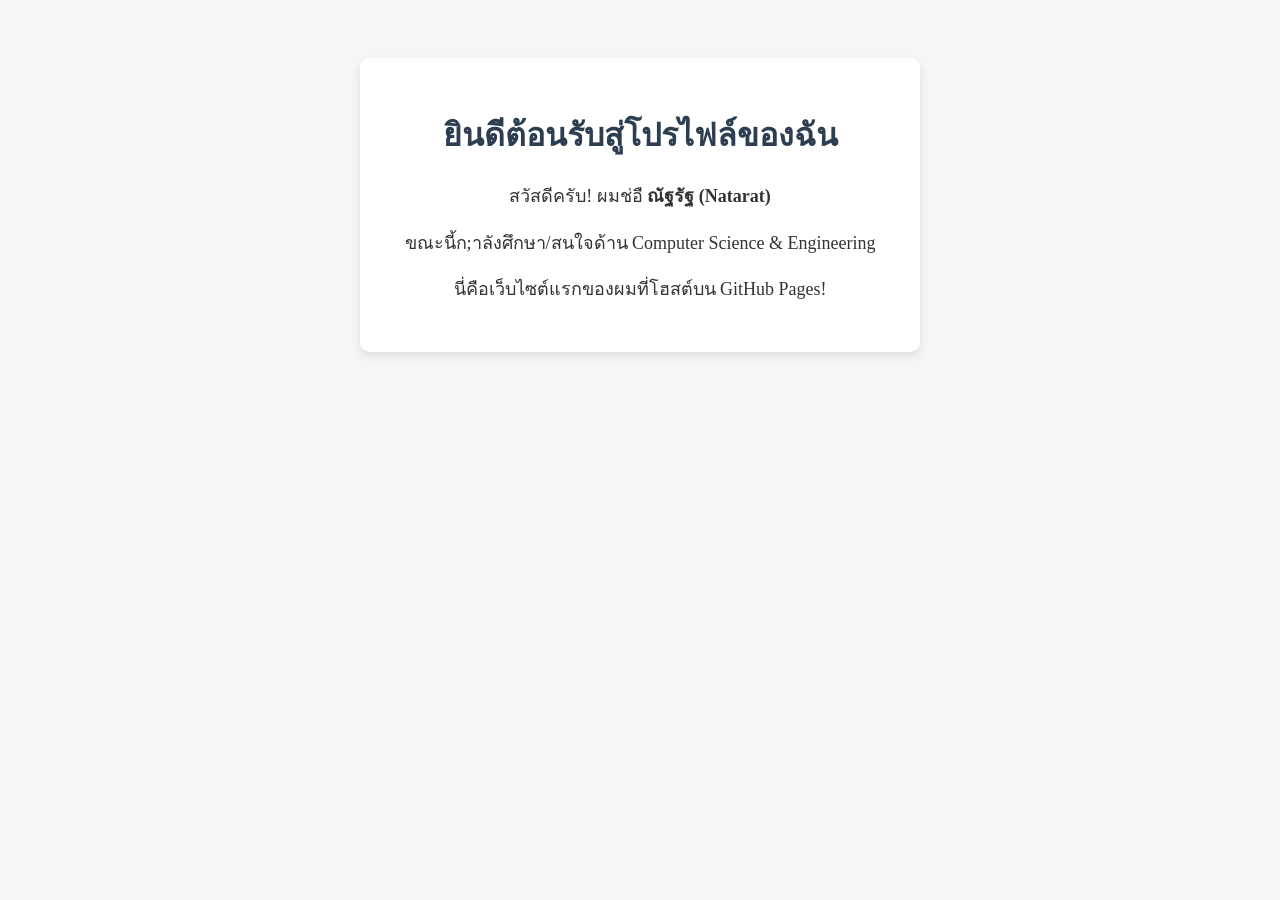
==== index.html @ 517a8958 "index.html" ====
<!-- นี่คือโครงสร้างหน้าเว็บทังหมด ้ -->
<!DOCTYPE html>
<html lang="th">
<head>
<meta charset="UTF-8">
<title>หน้าแนะน;าตัวของฉัน</title>
<style>
body {
background-color: #f4f7f6; color: #333;
text-align: center; padding: 50px;

}
.card {
background: white; border-radius: 10px;
box-shadow: 0 4px 8px rgba(0,0,0,0.1);
max-width: 500px; margin: 0 auto; padding: 30px;

}
h1 { color: #2c3e50; }
p { font-size: 18px; line-height: 1.6; }
</style>
</head>
<body>
<div class="card">
<h1>ยินดีต้อนรับสู่โปรไฟล์ของฉัน </h1>
<p>สวัสดีครับ! ผมช่อื <strong>ณัฐรัฐ (Natarat)</strong></p>
<p>ขณะนี้ก;าลังศึกษา/สนใจด้าน Computer Science & Engineering</p>
<p>นี่คือเว็บไซต์แรกของผมที่โฮสต์บน GitHub Pages!</p>
</div>
</body>
</html>
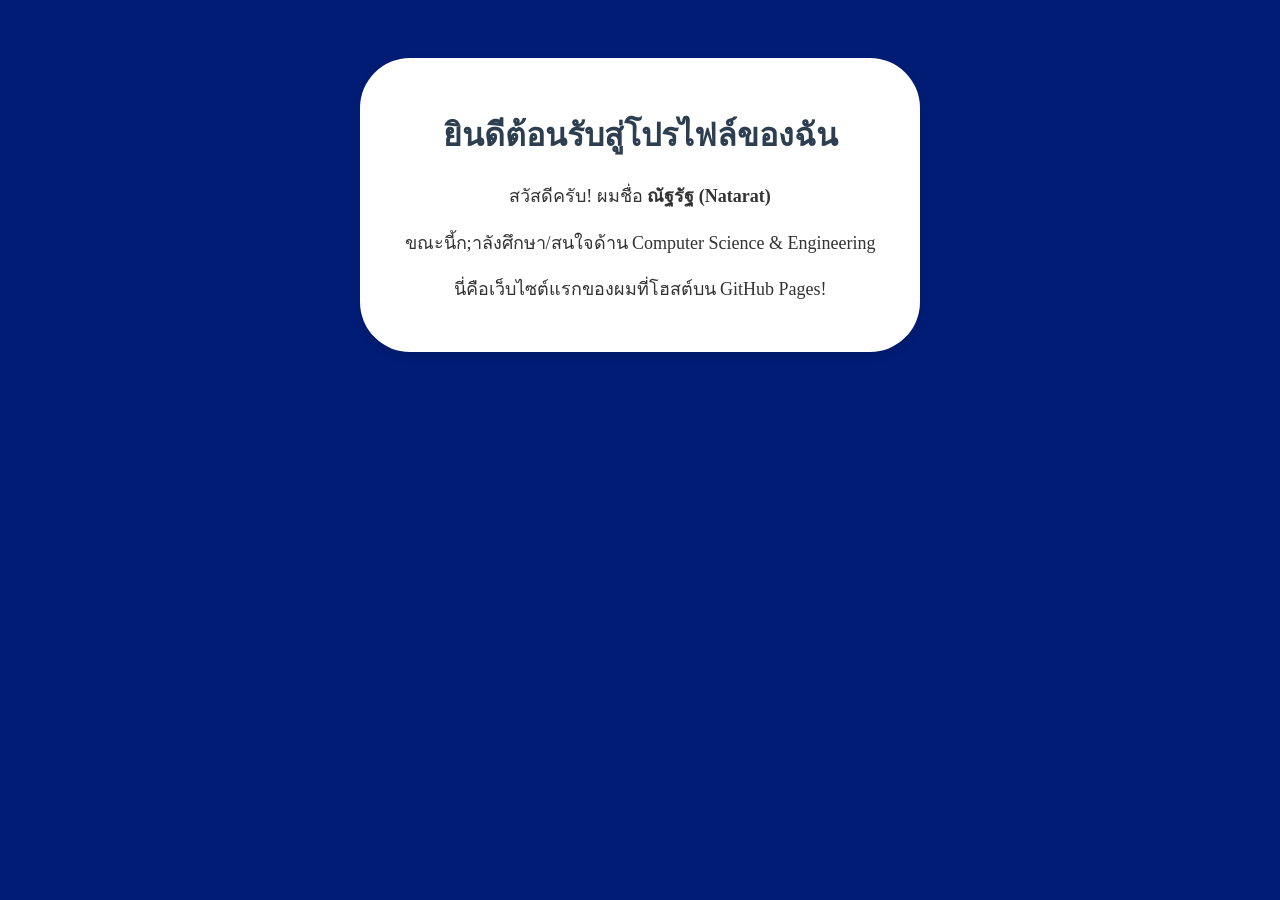
==== commit 6c9960de: "index.html" ====
--- a/index.html
+++ b/index.html
@@ -3,15 +3,15 @@
 <html lang="th">
 <head>
 <meta charset="UTF-8">
-<title>หน้าแนะน;าตัวของฉัน</title>
+<title>หน้าแนะนำตัวของฉัน</title>
 <style>
 body {
-background-color: #f4f7f6; color: #333;
+background-color: #011C75; color: #333;
 text-align: center; padding: 50px;
 
 }
 .card {
-background: white; border-radius: 10px;
+background: white; border-radius: 50px;
 box-shadow: 0 4px 8px rgba(0,0,0,0.1);
 max-width: 500px; margin: 0 auto; padding: 30px;
 
@@ -23,7 +23,7 @@
 <body>
 <div class="card">
 <h1>ยินดีต้อนรับสู่โปรไฟล์ของฉัน </h1>
-<p>สวัสดีครับ! ผมช่อื <strong>ณัฐรัฐ (Natarat)</strong></p>
+<p>สวัสดีครับ! ผมชื่อ <strong>ณัฐรัฐ (Natarat)</strong></p>
 <p>ขณะนี้ก;าลังศึกษา/สนใจด้าน Computer Science & Engineering</p>
 <p>นี่คือเว็บไซต์แรกของผมที่โฮสต์บน GitHub Pages!</p>
 </div>
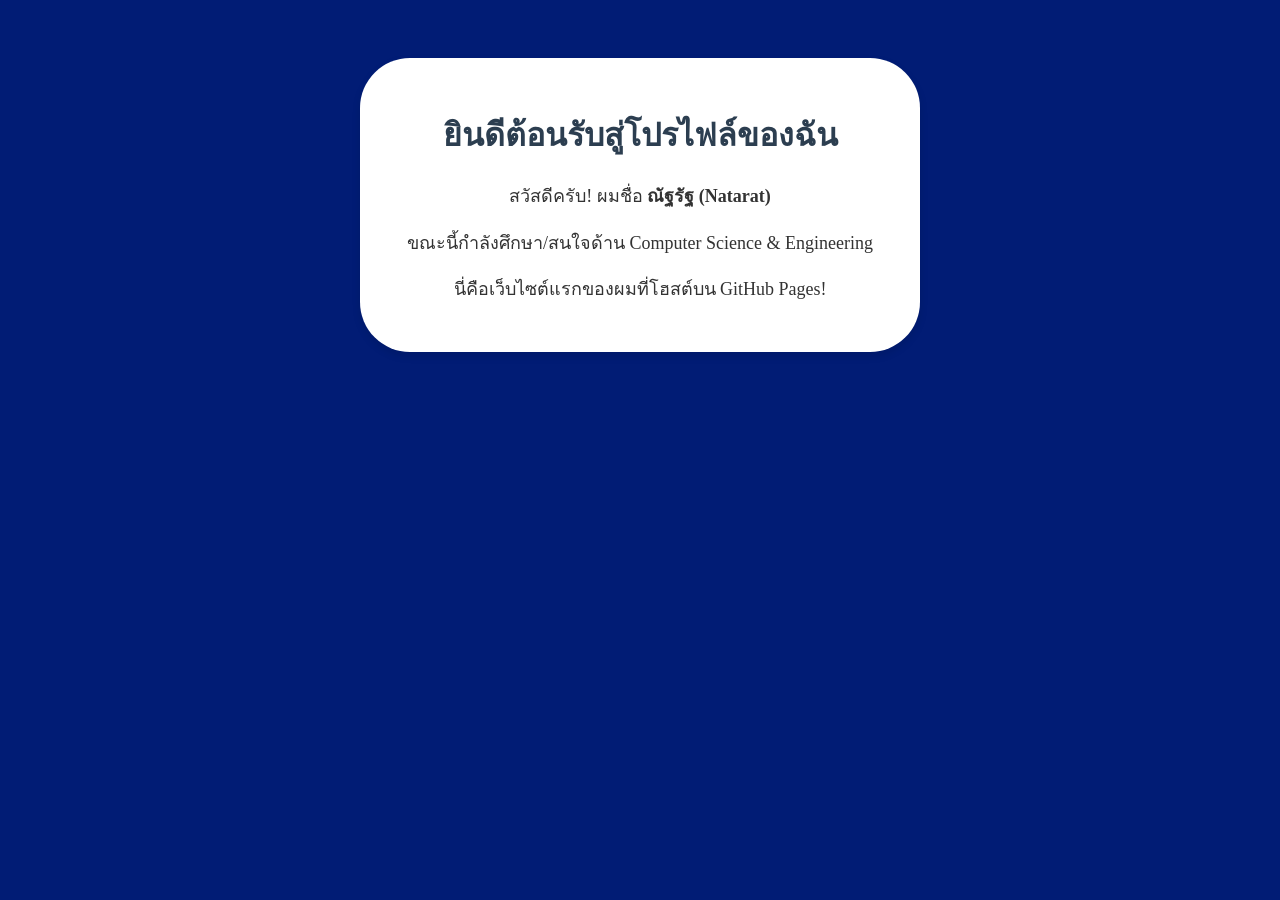
==== commit 651ee38d: "index.html" ====
--- a/index.html
+++ b/index.html
@@ -24,7 +24,7 @@
 <div class="card">
 <h1>ยินดีต้อนรับสู่โปรไฟล์ของฉัน </h1>
 <p>สวัสดีครับ! ผมชื่อ <strong>ณัฐรัฐ (Natarat)</strong></p>
-<p>ขณะนี้ก;าลังศึกษา/สนใจด้าน Computer Science & Engineering</p>
+<p>ขณะนี้กำลังศึกษา/สนใจด้าน Computer Science & Engineering</p>
 <p>นี่คือเว็บไซต์แรกของผมที่โฮสต์บน GitHub Pages!</p>
 </div>
 </body>
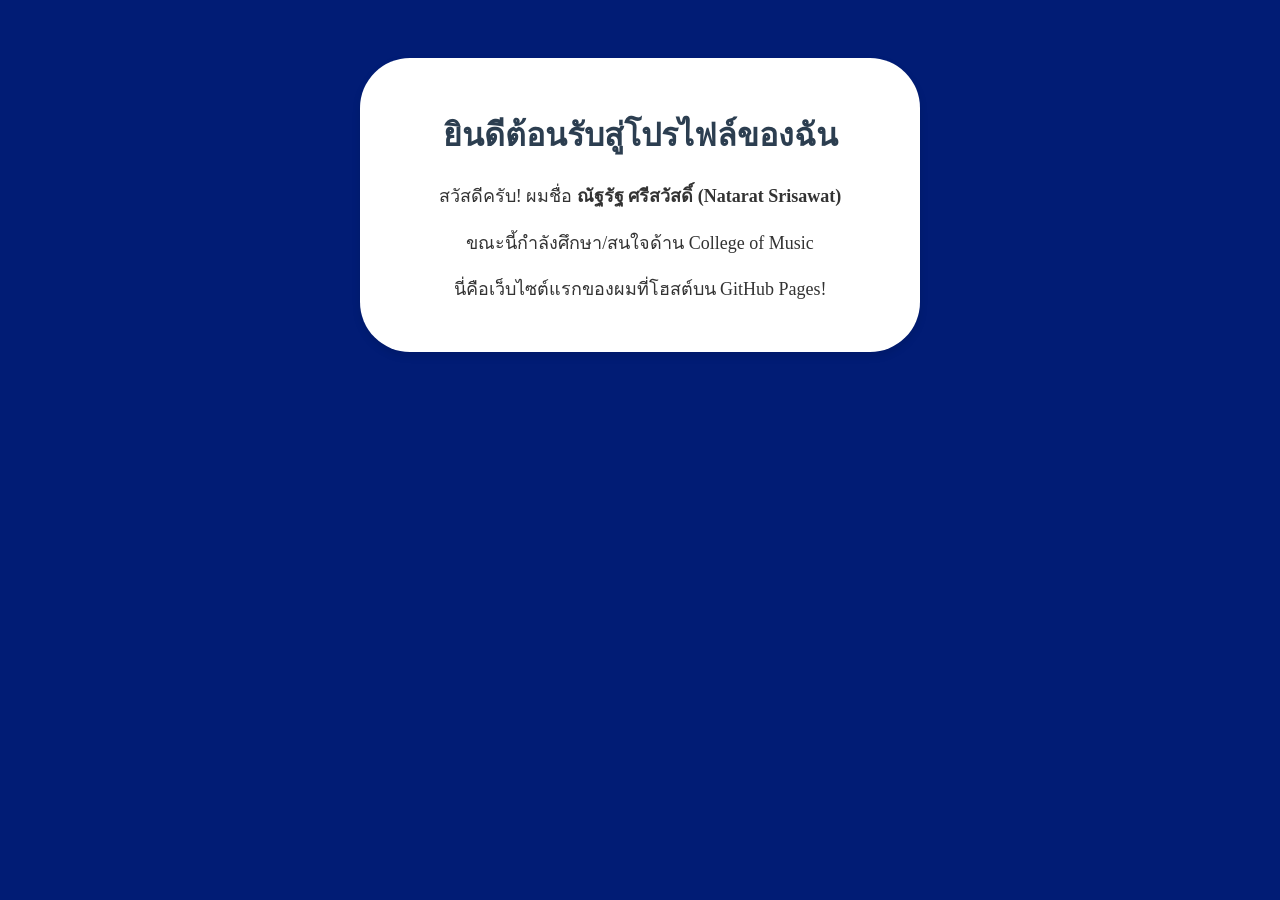
==== commit bbec35ed: "index.html" ====
--- a/index.html
+++ b/index.html
@@ -23,8 +23,8 @@
 <body>
 <div class="card">
 <h1>ยินดีต้อนรับสู่โปรไฟล์ของฉัน </h1>
-<p>สวัสดีครับ! ผมชื่อ <strong>ณัฐรัฐ (Natarat)</strong></p>
-<p>ขณะนี้กำลังศึกษา/สนใจด้าน Computer Science & Engineering</p>
+<p>สวัสดีครับ! ผมชื่อ <strong>ณัฐรัฐ ศรีสวัสดิ์ (Natarat Srisawat)</strong></p>
+<p>ขณะนี้กำลังศึกษา/สนใจด้าน College of Music</p>
 <p>นี่คือเว็บไซต์แรกของผมที่โฮสต์บน GitHub Pages!</p>
 </div>
 </body>
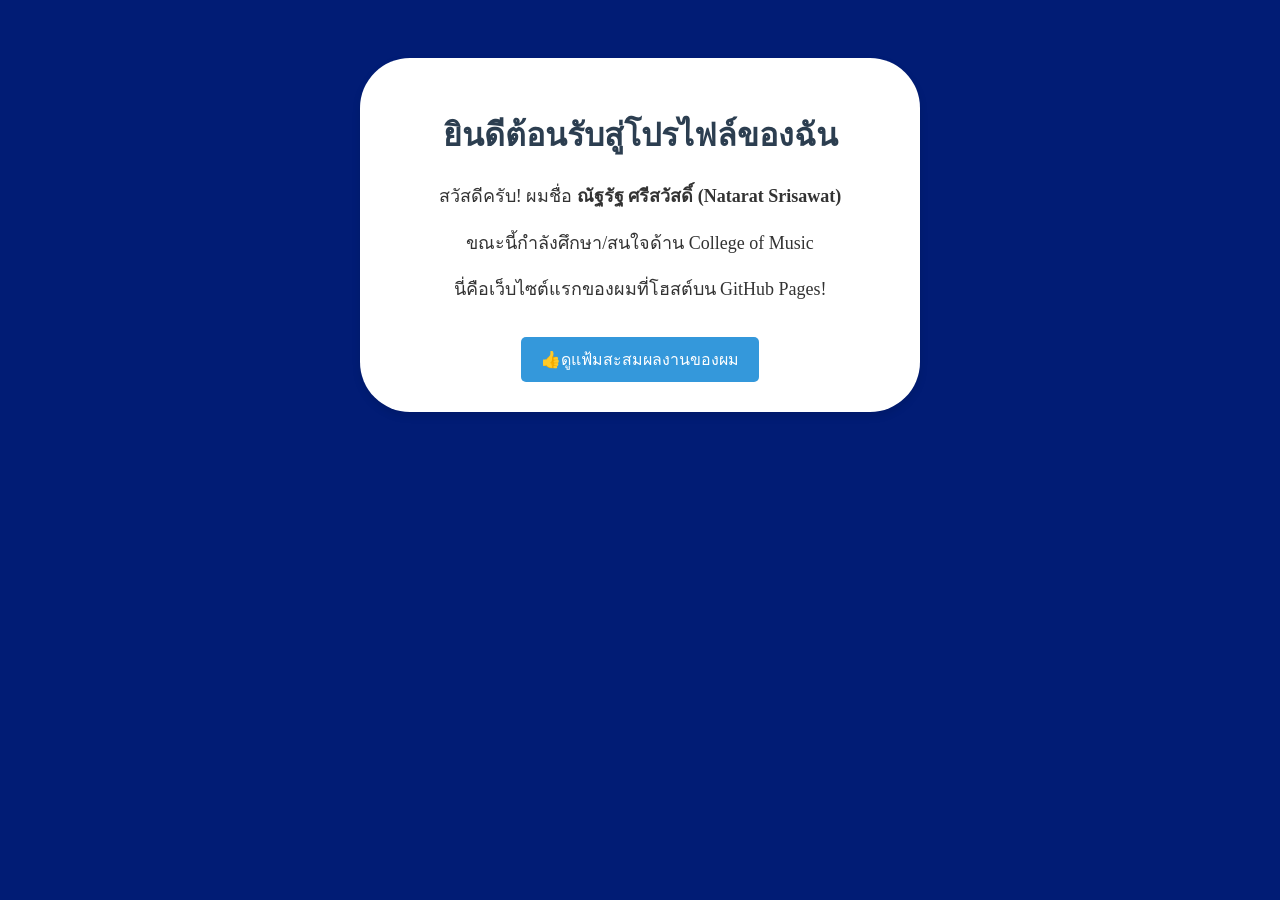
==== commit e2d0453f: "Update index.html" ====
--- a/index.html
+++ b/index.html
@@ -26,6 +26,7 @@
 <p>สวัสดีครับ! ผมชื่อ <strong>ณัฐรัฐ ศรีสวัสดิ์ (Natarat Srisawat)</strong></p>
 <p>ขณะนี้กำลังศึกษา/สนใจด้าน College of Music</p>
 <p>นี่คือเว็บไซต์แรกของผมที่โฮสต์บน GitHub Pages!</p>
+<a href="portfolio.html" style="display:inline-block; background:#3498db; color:white; padding:10px 20px; text-decoration:none; border-radius:5px; margin-top:15px;">👍ดูแฟ้มสะสมผลงานของผม</a>
 </div>
 </body>
 </html>
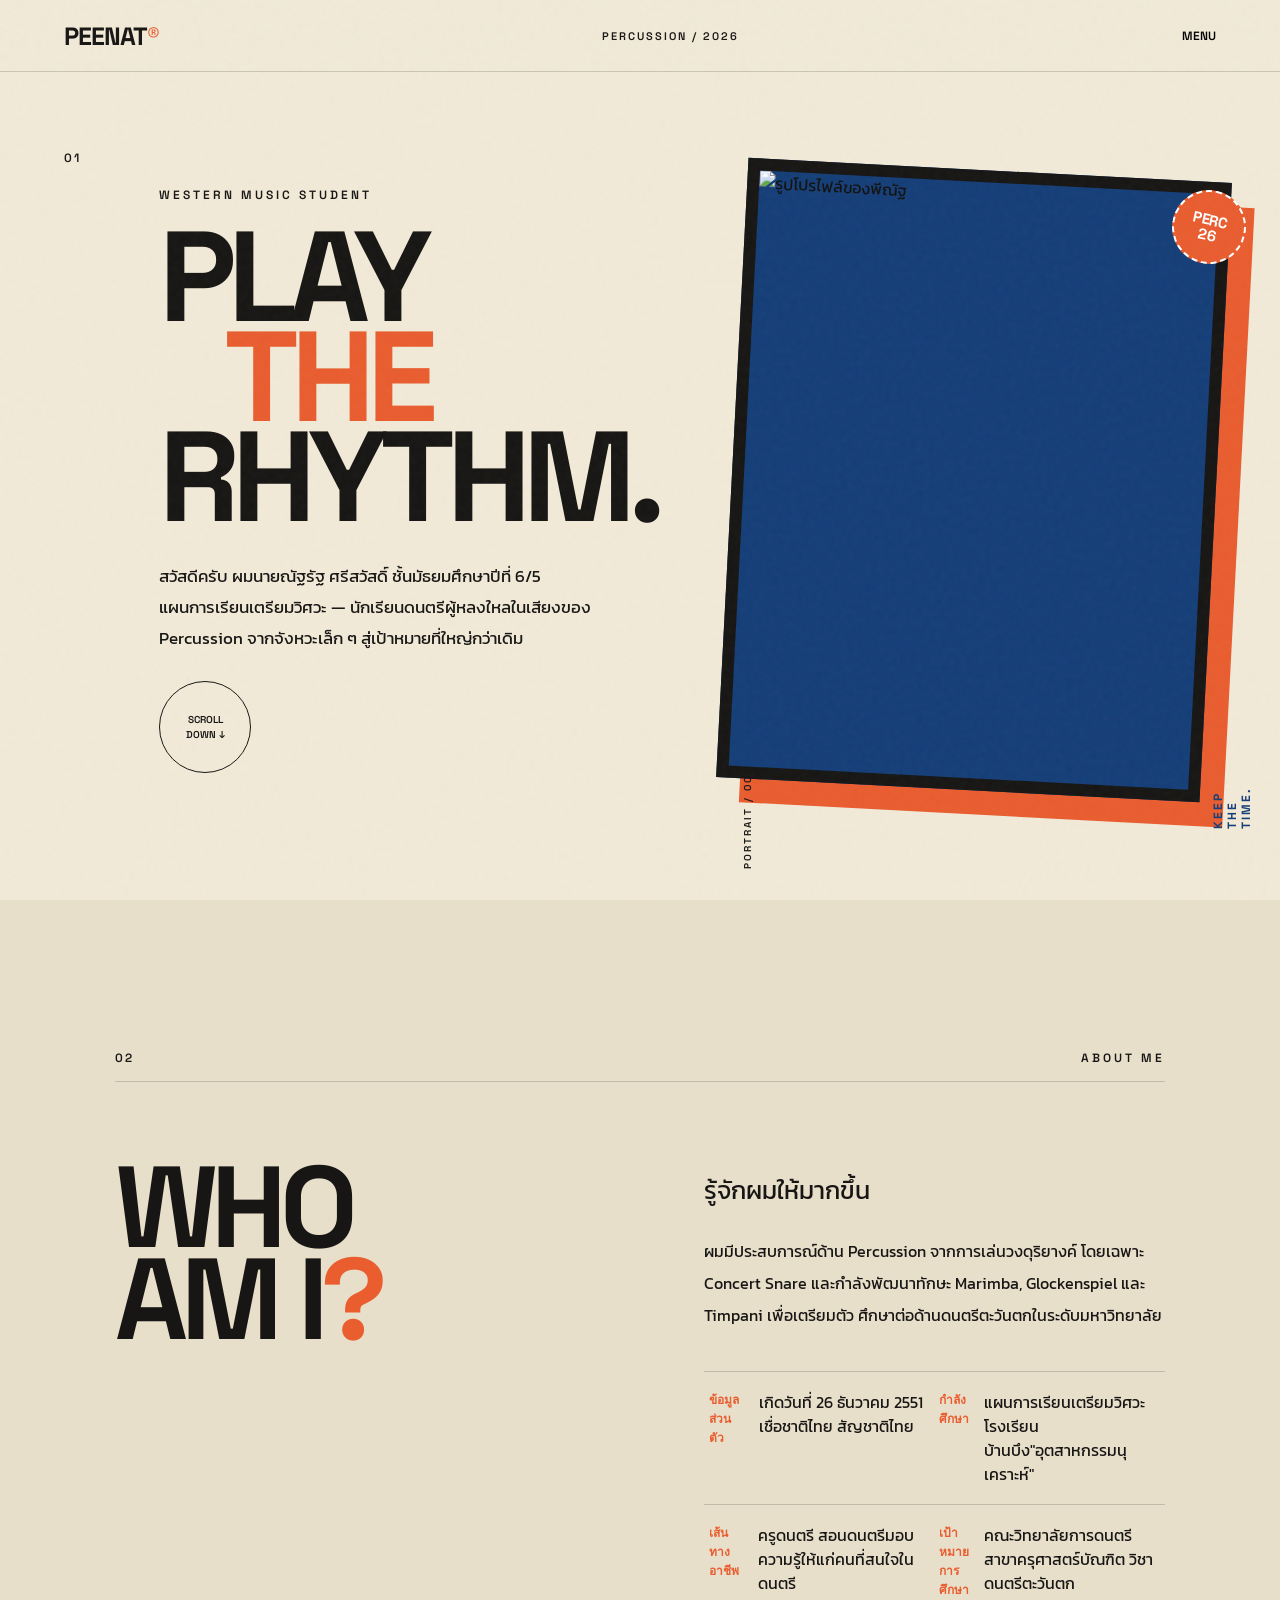
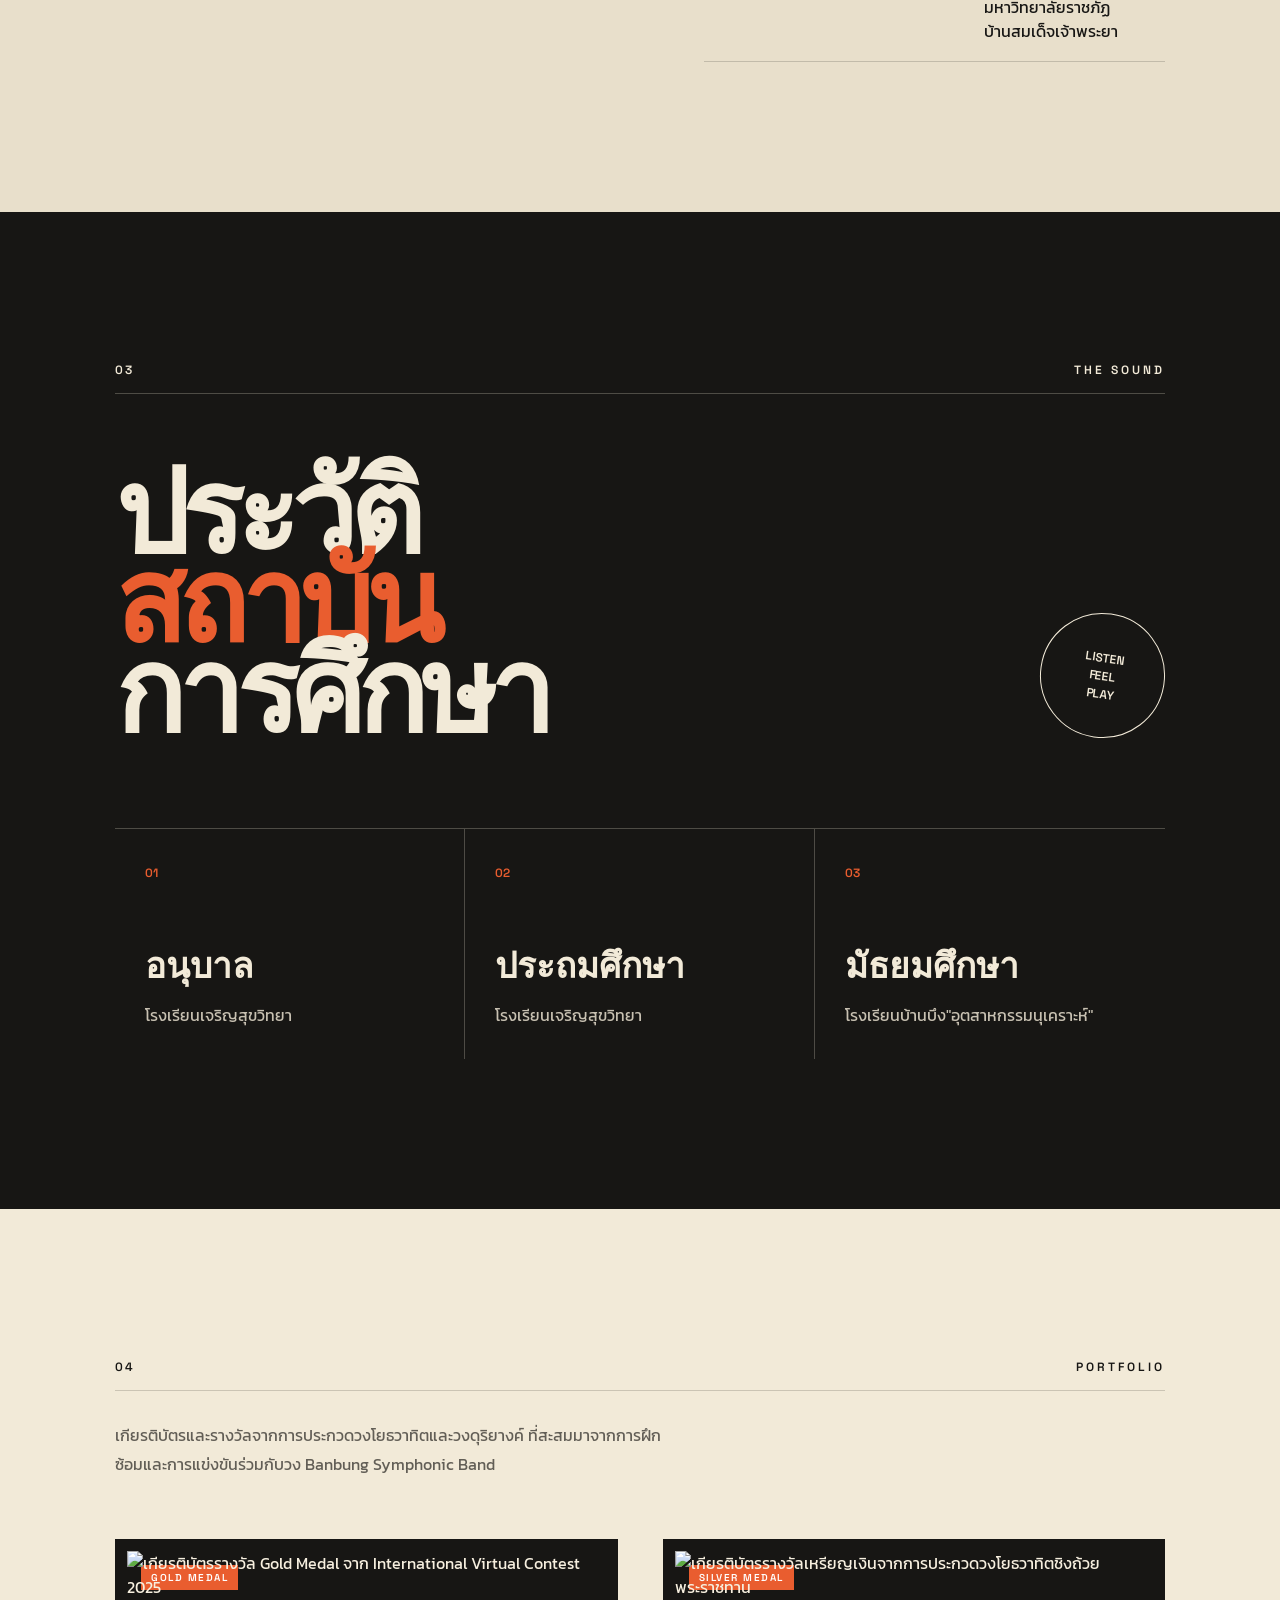
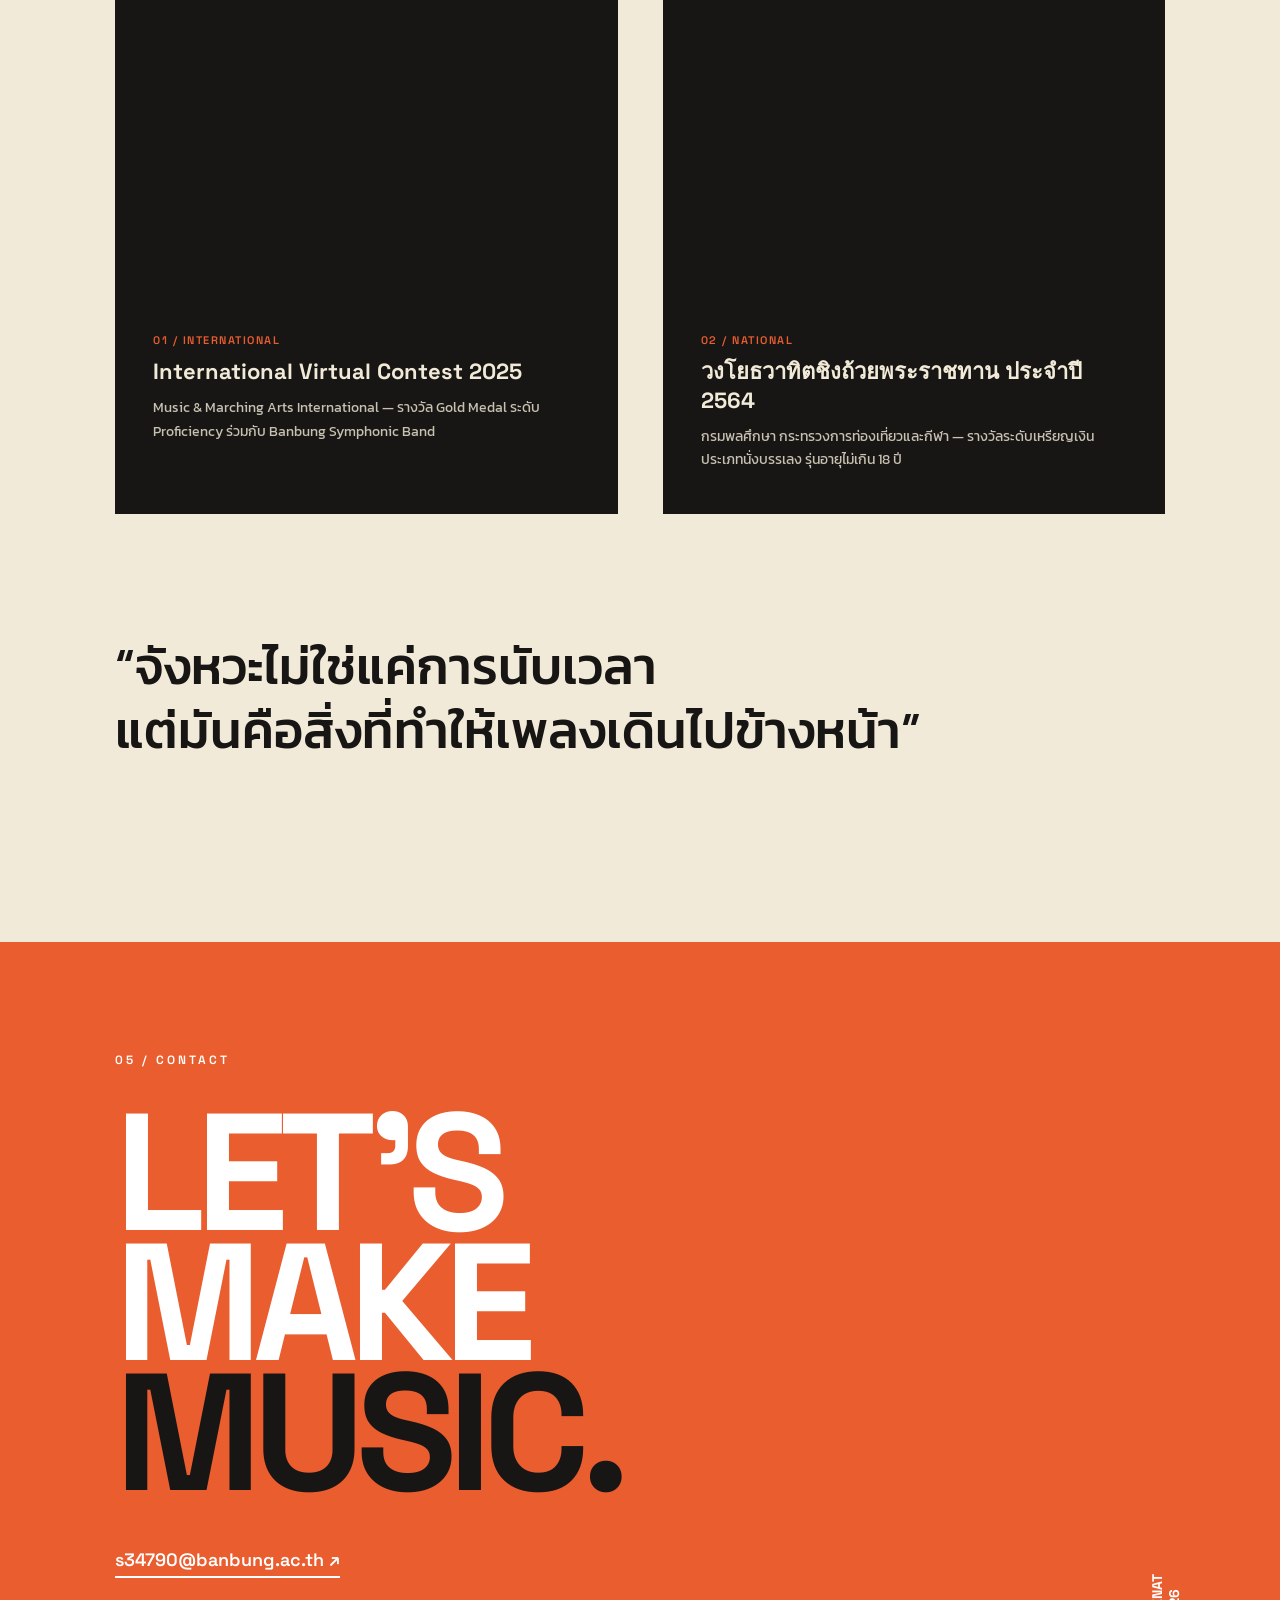
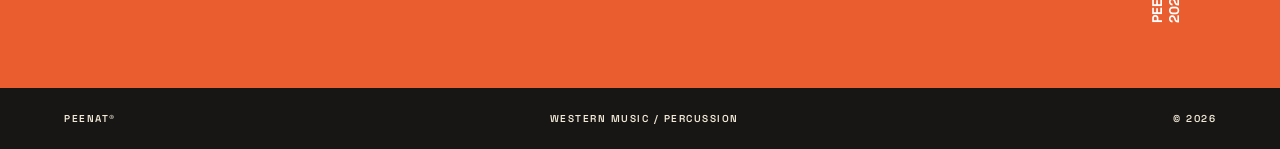
==== commit f3ade95c: "Add files via upload" ====
--- a/index.html
+++ b/index.html
@@ -1,32 +1,177 @@
-<!-- นี่คือโครงสร้างหน้าเว็บทังหมด ้ -->
 <!DOCTYPE html>
 <html lang="th">
 <head>
-<meta charset="UTF-8">
-<title>หน้าแนะนำตัวของฉัน</title>
-<style>
-body {
-background-color: #011C75; color: #333;
-text-align: center; padding: 50px;
-
-}
-.card {
-background: white; border-radius: 50px;
-box-shadow: 0 4px 8px rgba(0,0,0,0.1);
-max-width: 500px; margin: 0 auto; padding: 30px;
-
-}
-h1 { color: #2c3e50; }
-p { font-size: 18px; line-height: 1.6; }
-</style>
+  <meta charset="UTF-8">
+  <meta name="viewport" content="width=device-width, initial-scale=1.0">
+  <title>PEENAT — Percussion / Music Portfolio</title>
+  <link rel="preconnect" href="https://fonts.googleapis.com">
+  <link rel="preconnect" href="https://fonts.gstatic.com" crossorigin>
+  <link href="https://fonts.googleapis.com/css2?family=Kanit:wght@300;400;500;600;700&family=Space+Grotesk:wght@400;500;600;700&display=swap" rel="stylesheet">
+  <link rel="stylesheet" href="style.css">
 </head>
 <body>
-<div class="card">
-<h1>ยินดีต้อนรับสู่โปรไฟล์ของฉัน </h1>
-<p>สวัสดีครับ! ผมชื่อ <strong>ณัฐรัฐ ศรีสวัสดิ์ (Natarat Srisawat)</strong></p>
-<p>ขณะนี้กำลังศึกษา/สนใจด้าน College of Music</p>
-<p>นี่คือเว็บไซต์แรกของผมที่โฮสต์บน GitHub Pages!</p>
-<a href="portfolio.html" style="display:inline-block; background:#3498db; color:white; padding:10px 20px; text-decoration:none; border-radius:5px; margin-top:15px;">👍ดูแฟ้มสะสมผลงานของผม</a>
-</div>
+
+  <div class="grain"></div>
+
+  <header class="topbar">
+    <a href="#home" class="brand">PEENAT<span>®</span></a>
+    <div class="top-label">PERCUSSION / 2026</div>
+    <button class="menu-toggle" aria-label="เปิดเมนู">MENU</button>
+  </header>
+
+  <nav class="mobile-nav">
+    <a href="#home">01 / HOME</a>
+    <a href="#about">02 / ABOUT</a>
+    <a href="#music">03 / MUSIC</a>
+    <a href="#works">04 / PORTFOLIO</a>
+    <a href="#contact">05 / CONTACT</a>
+  </nav>
+
+  <main>
+    <section id="home" class="hero">
+      <div class="hero-number">01</div>
+
+      <div class="hero-copy">
+        <p class="mini-title">WESTERN MUSIC STUDENT</p>
+        <h1>PLAY<br><em>THE</em><br>RHYTHM.</h1>
+        <p class="hero-description">
+          สวัสดีครับ ผมนายณัฐรัฐ ศรีสวัสดิ์ 
+ ชั้นมัธยมศึกษาปีที่ 6/5 แผนการเรียนเตรียมวิศวะ — นักเรียนดนตรีผู้หลงใหลในเสียงของ Percussion
+          จากจังหวะเล็ก ๆ สู่เป้าหมายที่ใหญ่กว่าเดิม
+        </p>
+        <a class="circle-link" href="#about">SCROLL<br>DOWN ↓</a>
+      </div>
+
+      <div class="portrait-stage">
+        <div class="portrait-frame">
+          <img src="images/profile.jpg" alt="รูปโปรไฟล์ของพีณัฐ">
+        </div>
+        <div class="portrait-caption">PORTRAIT / 001</div>
+        <div class="stamp">PERC<br>26</div>
+      </div>
+
+      <div class="hero-note">KEEP<br>THE<br>TIME.</div>
+    </section>
+
+    <section id="about" class="about section">
+      <div class="section-head">
+        <span>02</span>
+        <p>ABOUT ME</p>
+      </div>
+
+      <div class="about-layout">
+        <div class="big-word">WHO<br>AM I<span>?</span></div>
+        <div class="about-text">
+          <p class="lead">
+           รู้จักผมให้มากขึ้น 
+          </p>
+          <p>
+            ผมมีประสบการณ์ด้าน Percussion จากการเล่นวงดุริยางค์
+            โดยเฉพาะ Concert Snare และกำลังพัฒนาทักษะ
+            Marimba, Glockenspiel และ Timpani เพื่อเตรียมตัว
+            ศึกษาต่อด้านดนตรีตะวันตกในระดับมหาวิทยาลัย
+          </p>
+
+          <div class="facts">
+            <div><b>ข้อมูลส่วนตัว</b><span>เกิดวันที่ 26 ธันวาคม 2551
+เชื่อชาติไทย สัญชาติไทย</span></div>
+            <div><b>กำลังศึกษา</b><span>แผนการเรียนเตรียมวิศวะ
+โรงเรียนบ้านบึง"อุตสาหกรรมนุเคราะห์"</span></div>
+            <div><b>เส้นทางอาชีพ</b><span>ครูดนตรี สอนดนตรีมอบความรู้ให้แก่คนที่สนใจในดนตรี</span></div>
+            <div><b>เป้าหมายการศึกษา</b><span>คณะวิทยาลัยการดนตรี สาขาครุศาสตร์บัณฑิต วิชาดนตรีตะวันตก มหาวิทยาลัยราชภัฏบ้านสมเด็จเจ้าพระยา</span></div>
+          </div>
+        </div>
+      </div>
+    </section>
+
+    <section id="music" class="music section">
+      <div class="section-head light">
+        <span>03</span>
+        <p>THE SOUND</p>
+      </div>
+
+      <div class="music-title">
+        <h2>ประวัติ<br><span>สถาบัน</span><br>การศึกษา</h2>
+        <div class="music-circle">LISTEN<br>FEEL<br>PLAY</div>
+      </div>
+
+      <div class="instrument-row">
+        <article>
+          <span>01</span>
+          <h3>อนุบาล</h3>
+          <p>โรงเรียนเจริญสุขวิทยา</p>
+        </article>
+        <article>
+          <span>02</span>
+          <h3>ประถมศึกษา</h3>
+          <p>โรงเรียนเจริญสุขวิทยา</p>
+        </article>
+        <article>
+          <span>03</span>
+          <h3>มัธยมศึกษา</h3>
+          <p>โรงเรียนบ้านบึง"อุตสาหกรรมนุเคราะห์"</p>
+        </article>
+      </div>
+    </section>
+
+    <section id="works" class="works section">
+      <div class="section-head">
+        <span>04</span>
+        <p>PORTFOLIO</p>
+      </div>
+
+      <p class="portfolio-intro">
+        เกียรติบัตรและรางวัลจากการประกวดวงโยธวาทิตและวงดุริยางค์
+        ที่สะสมมาจากการฝึกซ้อมและการแข่งขันร่วมกับวง Banbung Symphonic Band
+      </p>
+
+      <div class="cert-grid">
+        <div class="cert-card">
+          <div class="cert-frame">
+            <span class="cert-tag">GOLD MEDAL</span>
+            <img src="images/certificates/certificate-01-gold-medal.png" alt="เกียรติบัตรรางวัล Gold Medal จาก International Virtual Contest 2025">
+          </div>
+          <div class="cert-body">
+            <span class="cert-no">01 / INTERNATIONAL</span>
+            <h3>International Virtual Contest 2025</h3>
+            <p>Music &amp; Marching Arts International — รางวัล Gold Medal ระดับ Proficiency ร่วมกับ Banbung Symphonic Band</p>
+          </div>
+        </div>
+
+        <div class="cert-card">
+          <div class="cert-frame">
+            <span class="cert-tag">SILVER MEDAL</span>
+            <img src="images/certificates/certificate-02-silver-medal.png" alt="เกียรติบัตรรางวัลเหรียญเงินจากการประกวดวงโยธวาทิตชิงถ้วยพระราชทาน">
+          </div>
+          <div class="cert-body">
+            <span class="cert-no">02 / NATIONAL</span>
+            <h3>วงโยธวาทิตชิงถ้วยพระราชทาน ประจำปี 2564</h3>
+            <p>กรมพลศึกษา กระทรวงการท่องเที่ยวและกีฬา — รางวัลระดับเหรียญเงิน ประเภทนั่งบรรเลง รุ่นอายุไม่เกิน 18 ปี</p>
+          </div>
+        </div>
+      </div>
+
+      <div class="quote">
+        “จังหวะไม่ใช่แค่การนับเวลา<br>แต่มันคือสิ่งที่ทำให้เพลงเดินไปข้างหน้า”
+      </div>
+    </section>
+
+    <section id="contact" class="contact">
+      <div class="contact-inner">
+        <p class="mini-title">05 / CONTACT</p>
+        <h2>LET'S<br>MAKE<br><span>MUSIC.</span></h2>
+        <a class="email" href="mailto:s34790@banbung.ac.th">s34790@banbung.ac.th ↗</a>
+      </div>
+      <div class="contact-side">PEENAT<br>2026</div>
+    </section>
+  </main>
+
+  <footer>
+    <span>PEENAT®</span>
+    <span>WESTERN MUSIC / PERCUSSION</span>
+    <span>© 2026</span>
+  </footer>
+
+  <script src="script.js"></script>
 </body>
 </html>
--- a/style.css
+++ b/style.css
@@ -0,0 +1,522 @@
+@import url('https://fonts.googleapis.com/css2?family=Kanit:wght@300;400;500;600;700&family=Space+Grotesk:wght@400;500;600;700&display=swap');
+
+:root {
+  --cream: #f2ead8;
+  --paper: #e8dfcb;
+  --ink: #171614;
+  --orange: #e95d2f;
+  --blue: #153e78;
+  --line: rgba(23,22,20,.18);
+}
+
+* { box-sizing: border-box; margin: 0; padding: 0; }
+
+html { scroll-behavior: smooth; }
+
+body {
+  background: var(--cream);
+  color: var(--ink);
+  font-family: "Kanit", sans-serif;
+  overflow-x: hidden;
+}
+
+a { color: inherit; text-decoration: none; }
+
+.grain {
+  position: fixed;
+  inset: 0;
+  pointer-events: none;
+  z-index: 999;
+  opacity: .045;
+  background-image: url("data:image/svg+xml,%3Csvg viewBox='0 0 180 180' xmlns='http://www.w3.org/2000/svg'%3E%3Cfilter id='n'%3E%3CfeTurbulence type='fractalNoise' baseFrequency='.8' numOctaves='3' stitchTiles='stitch'/%3E%3C/filter%3E%3Crect width='100%25' height='100%25' filter='url(%23n)' opacity='.8'/%3E%3C/svg%3E");
+}
+
+.topbar {
+  height: 72px;
+  padding: 0 5vw;
+  display: flex;
+  align-items: center;
+  justify-content: space-between;
+  border-bottom: 1px solid var(--line);
+  position: fixed;
+  inset: 0 0 auto;
+  z-index: 50;
+  background: rgba(242,234,216,.86);
+  backdrop-filter: blur(10px);
+}
+
+.brand {
+  font: 700 25px "Space Grotesk", sans-serif;
+  letter-spacing: -1px;
+}
+
+.brand span { color: var(--orange); }
+
+.top-label {
+  font: 600 11px "Space Grotesk", sans-serif;
+  letter-spacing: 2px;
+}
+
+.menu-toggle {
+  border: 0;
+  background: none;
+  font: 600 12px "Space Grotesk", sans-serif;
+  cursor: pointer;
+}
+
+.mobile-nav {
+  position: fixed;
+  top: 72px;
+  right: 5vw;
+  z-index: 49;
+  display: none;
+  flex-direction: column;
+  background: var(--ink);
+  color: var(--cream);
+  padding: 22px;
+  gap: 14px;
+}
+
+.mobile-nav.open { display: flex; }
+
+.mobile-nav a { font: 600 13px "Space Grotesk", sans-serif; }
+
+.hero {
+  min-height: 100vh;
+  padding: 130px 5vw 70px;
+  display: grid;
+  grid-template-columns: 70px 1fr 42%;
+  gap: 25px;
+  align-items: center;
+  position: relative;
+}
+
+.hero-number,
+.section-head span {
+  font: 600 12px "Space Grotesk", sans-serif;
+  letter-spacing: 2px;
+}
+
+.hero-number { align-self: start; padding-top: 20px; }
+
+.hero-copy { position: relative; z-index: 2; }
+
+.mini-title,
+.section-head p {
+  font: 600 12px "Space Grotesk", sans-serif;
+  letter-spacing: 3px;
+}
+
+.hero h1 {
+  font: 700 clamp(70px, 10vw, 150px) "Space Grotesk", sans-serif;
+  line-height: .78;
+  letter-spacing: -8px;
+  margin: 24px 0 35px;
+}
+
+.hero h1 em {
+  font-style: normal;
+  color: var(--orange);
+  margin-left: 65px;
+}
+
+.hero-description {
+  max-width: 440px;
+  font-size: 17px;
+  line-height: 1.8;
+}
+
+.circle-link {
+  margin-top: 28px;
+  display: grid;
+  place-items: center;
+  width: 92px;
+  height: 92px;
+  border: 1px solid var(--ink);
+  border-radius: 50%;
+  font: 600 10px/1.5 "Space Grotesk", sans-serif;
+  text-align: center;
+  transition: .3s;
+}
+
+.circle-link:hover {
+  background: var(--orange);
+  color: white;
+  border-color: var(--orange);
+  transform: rotate(-12deg);
+}
+
+.portrait-stage {
+  position: relative;
+  justify-self: end;
+  width: min(490px, 100%);
+}
+
+.portrait-frame {
+  aspect-ratio: .78 / 1;
+  overflow: hidden;
+  background: var(--blue);
+  border: 12px solid var(--ink);
+  transform: rotate(3deg);
+  box-shadow: 24px 24px 0 var(--orange);
+}
+
+.portrait-frame img {
+  width: 100%;
+  height: 100%;
+  object-fit: cover;
+  object-position: center top;
+  filter: saturate(.8) contrast(1.05);
+}
+
+.portrait-caption {
+  position: absolute;
+  left: -35px;
+  bottom: -35px;
+  font: 600 10px "Space Grotesk", sans-serif;
+  letter-spacing: 2px;
+  transform: rotate(-90deg);
+}
+
+.stamp {
+  position: absolute;
+  right: -30px;
+  top: 20px;
+  background: var(--orange);
+  color: white;
+  width: 74px;
+  height: 74px;
+  border-radius: 50%;
+  display: grid;
+  place-items: center;
+  text-align: center;
+  font: 700 15px/1 "Space Grotesk", sans-serif;
+  transform: rotate(12deg);
+  border: 2px dashed white;
+}
+
+.hero-note {
+  position: absolute;
+  right: 2vw;
+  bottom: 8vh;
+  font: 700 12px/1.15 "Space Grotesk", sans-serif;
+  letter-spacing: 2px;
+  color: var(--blue);
+  transform: rotate(-90deg);
+}
+
+.section { padding: 150px 9vw; }
+
+.section-head {
+  display: flex;
+  align-items: center;
+  gap: 18px;
+  border-bottom: 1px solid var(--line);
+  padding-bottom: 15px;
+}
+
+.section-head p { margin-left: auto; }
+
+.about { background: var(--paper); }
+
+.about-layout {
+  display: grid;
+  grid-template-columns: 1fr 1fr;
+  gap: 10vw;
+  margin-top: 80px;
+  align-items: start;
+}
+
+.big-word {
+  font: 700 clamp(65px, 9vw, 135px)/.8 "Space Grotesk", sans-serif;
+  letter-spacing: -7px;
+}
+
+.big-word span { color: var(--orange); }
+
+.about-text { padding-top: 10px; }
+
+.about-text .lead {
+  font-size: 25px;
+  line-height: 1.5;
+  margin-bottom: 25px;
+}
+
+.about-text > p:not(.lead) {
+  font-size: 16px;
+  line-height: 2;
+  max-width: 570px;
+}
+
+.facts {
+  display: grid;
+  grid-template-columns: 1fr 1fr;
+  border-top: 1px solid var(--line);
+  margin-top: 40px;
+}
+
+.facts div {
+  padding: 18px 5px;
+  border-bottom: 1px solid var(--line);
+  display: flex;
+  gap: 15px;
+}
+
+.facts b {
+  font: 600 12px "Space Grotesk", sans-serif;
+  color: var(--orange);
+}
+
+.music {
+  background: var(--ink);
+  color: var(--cream);
+}
+
+.section-head.light { border-color: rgba(242,234,216,.25); }
+
+.music-title {
+  margin: 75px 0 90px;
+  display: flex;
+  justify-content: space-between;
+  align-items: end;
+}
+
+.music-title h2 {
+  font: 700 clamp(65px, 9vw, 135px)/.78 "Space Grotesk", sans-serif;
+  letter-spacing: -7px;
+}
+
+.music-title h2 span { color: var(--orange); }
+
+.music-circle {
+  width: 125px;
+  height: 125px;
+  border: 1px solid var(--cream);
+  border-radius: 50%;
+  display: grid;
+  place-items: center;
+  text-align: center;
+  font: 600 12px/1.5 "Space Grotesk", sans-serif;
+  transform: rotate(8deg);
+}
+
+.instrument-row {
+  display: grid;
+  grid-template-columns: repeat(3, 1fr);
+  border-top: 1px solid rgba(242,234,216,.25);
+}
+
+.instrument-row article {
+  min-height: 230px;
+  padding: 30px;
+  border-right: 1px solid rgba(242,234,216,.25);
+}
+
+.instrument-row article:last-child { border-right: 0; }
+
+.instrument-row span {
+  color: var(--orange);
+  font: 600 12px "Space Grotesk", sans-serif;
+}
+
+.instrument-row h3 {
+  font: 700 35px "Space Grotesk", sans-serif;
+  margin: 55px 0 10px;
+}
+
+.instrument-row p { color: #c8c1b2; }
+
+.works { background: var(--cream); }
+
+.portfolio-intro {
+  max-width: 560px;
+  margin-top: 30px;
+  font-size: 16px;
+  line-height: 1.8;
+  color: #625e56;
+}
+
+.cert-grid {
+  margin-top: 60px;
+  display: grid;
+  grid-template-columns: 1fr 1fr;
+  gap: 45px;
+}
+
+.cert-card {
+  background: var(--ink);
+  color: var(--cream);
+  border: 12px solid var(--ink);
+  transition: transform .3s, box-shadow .3s;
+}
+
+.cert-card:hover {
+  transform: rotate(-1deg);
+  box-shadow: 16px 16px 0 var(--orange);
+}
+
+.cert-frame {
+  position: relative;
+  aspect-ratio: 4 / 3;
+  overflow: hidden;
+}
+
+.cert-frame img {
+  width: 100%;
+  height: 100%;
+  object-fit: cover;
+  display: block;
+  filter: saturate(.85) contrast(1.05);
+  transition: transform .5s;
+}
+
+.cert-card:hover .cert-frame img { transform: scale(1.04); }
+
+.cert-tag {
+  position: absolute;
+  top: 14px;
+  left: 14px;
+  background: var(--orange);
+  color: #fff;
+  font: 600 10px "Space Grotesk", sans-serif;
+  letter-spacing: 1.5px;
+  padding: 6px 10px;
+}
+
+.cert-body { padding: 24px 26px 30px; }
+
+.cert-no {
+  display: block;
+  font: 600 11px "Space Grotesk", sans-serif;
+  color: var(--orange);
+  letter-spacing: 1.5px;
+  margin-bottom: 10px;
+}
+
+.cert-card h3 {
+  font: 700 22px "Space Grotesk", sans-serif;
+  line-height: 1.3;
+  margin-bottom: 10px;
+}
+
+.cert-card p {
+  font-size: 14px;
+  line-height: 1.7;
+  color: #c8c1b2;
+}
+
+.quote {
+  margin: 120px 0 30px;
+  max-width: 850px;
+  font-size: clamp(30px, 4vw, 55px);
+  line-height: 1.25;
+  font-weight: 500;
+}
+
+.contact {
+  background: var(--orange);
+  color: #fff;
+  min-height: 80vh;
+  padding: 110px 9vw;
+  position: relative;
+  overflow: hidden;
+}
+
+.contact-inner h2 {
+  font: 700 clamp(80px, 13vw, 190px)/.78 "Space Grotesk", sans-serif;
+  letter-spacing: -9px;
+  margin: 40px 0 50px;
+}
+
+.contact-inner h2 span { color: var(--ink); }
+
+.email {
+  display: inline-block;
+  border-bottom: 2px solid white;
+  padding-bottom: 5px;
+  font: 600 18px "Space Grotesk", sans-serif;
+}
+
+.contact-side {
+  position: absolute;
+  right: 7vw;
+  bottom: 8vh;
+  font: 700 14px/1.2 "Space Grotesk", sans-serif;
+  transform: rotate(-90deg);
+}
+
+footer {
+  padding: 24px 5vw;
+  display: flex;
+  justify-content: space-between;
+  gap: 15px;
+  font: 600 10px "Space Grotesk", sans-serif;
+  letter-spacing: 1.5px;
+  background: var(--ink);
+  color: var(--cream);
+}
+
+@media (max-width: 900px) {
+  .hero {
+    grid-template-columns: 35px 1fr;
+    padding-top: 120px;
+  }
+
+  .portrait-stage {
+    grid-column: 2;
+    justify-self: start;
+    width: min(380px, 90%);
+    margin-top: 45px;
+  }
+
+  .hero-note { display: none; }
+
+  .about-layout { grid-template-columns: 1fr; gap: 55px; }
+
+  .music-title { align-items: start; gap: 30px; }
+
+  .instrument-row { grid-template-columns: 1fr; }
+
+  .instrument-row article {
+    border-right: 0;
+    border-bottom: 1px solid rgba(242,234,216,.25);
+  }
+}
+
+@media (max-width: 600px) {
+  .top-label { display: none; }
+
+  .hero {
+    display: block;
+    padding-left: 7vw;
+    padding-right: 7vw;
+  }
+
+  .hero-number { margin-bottom: 35px; }
+
+  .hero h1 {
+    font-size: 68px;
+    letter-spacing: -5px;
+  }
+
+  .hero h1 em { margin-left: 30px; }
+
+  .portrait-stage { margin-top: 60px; width: 82%; }
+
+  .section { padding: 100px 7vw; }
+
+  .music-title { flex-direction: column; }
+
+  .music-circle { align-self: end; }
+
+  .facts { grid-template-columns: 1fr; }
+
+  .cert-grid { grid-template-columns: 1fr; gap: 30px; }
+
+  .contact-inner h2 {
+    font-size: 78px;
+    letter-spacing: -5px;
+  }
+
+  footer { flex-direction: column; }
+}
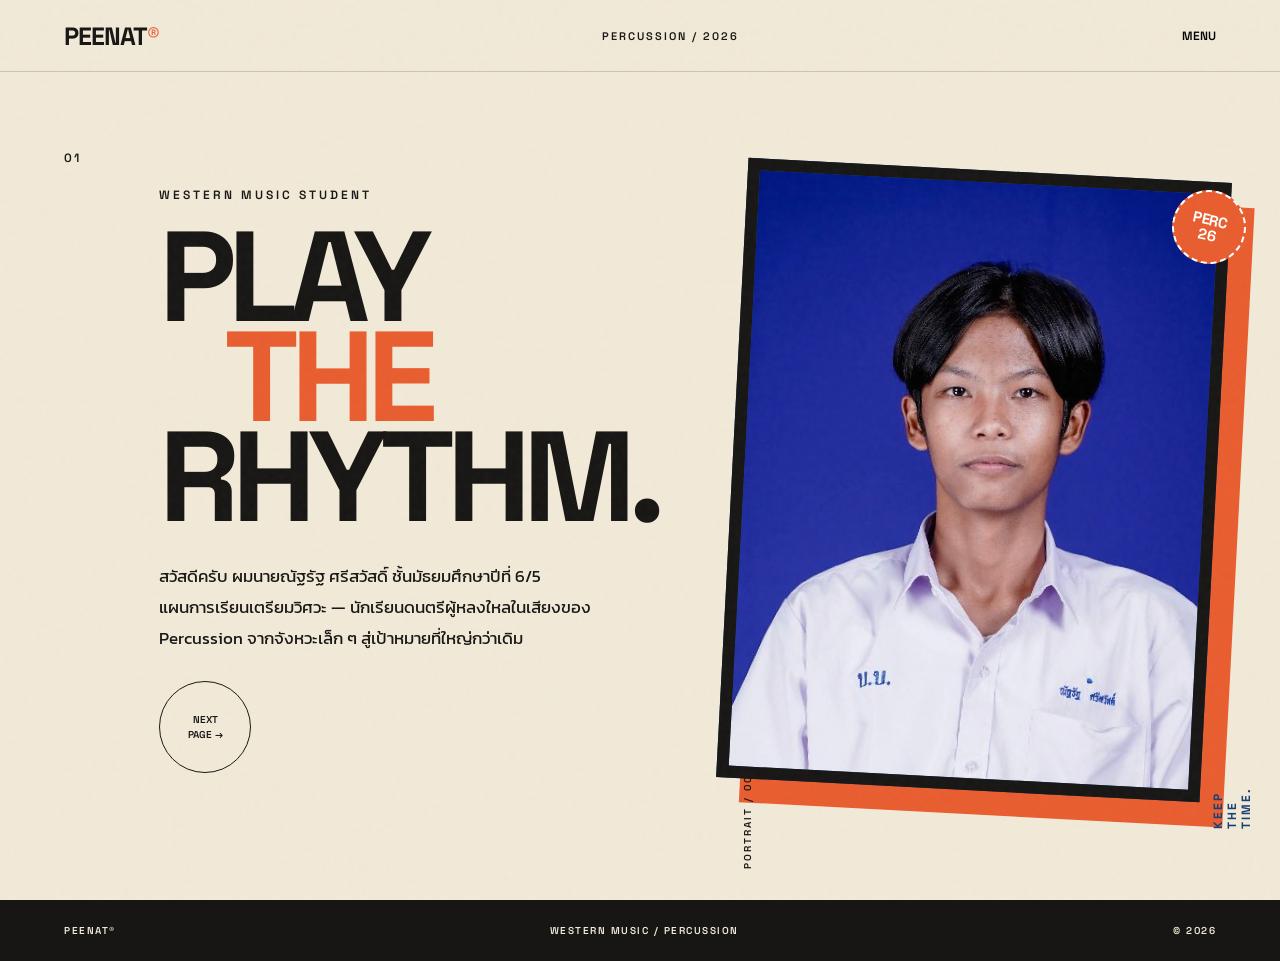
==== commit ece26ba5: "Add files via upload" ====
--- a/index.html
+++ b/index.html
@@ -3,7 +3,7 @@
 <head>
   <meta charset="UTF-8">
   <meta name="viewport" content="width=device-width, initial-scale=1.0">
-  <title>PEENAT — Percussion / Music Portfolio</title>
+  <title>PEENAT — Home</title>
   <link rel="preconnect" href="https://fonts.googleapis.com">
   <link rel="preconnect" href="https://fonts.gstatic.com" crossorigin>
   <link href="https://fonts.googleapis.com/css2?family=Kanit:wght@300;400;500;600;700&family=Space+Grotesk:wght@400;500;600;700&display=swap" rel="stylesheet">
@@ -14,17 +14,17 @@
   <div class="grain"></div>
 
   <header class="topbar">
-    <a href="#home" class="brand">PEENAT<span>®</span></a>
+    <a href="index.html" class="brand">PEENAT<span>®</span></a>
     <div class="top-label">PERCUSSION / 2026</div>
     <button class="menu-toggle" aria-label="เปิดเมนู">MENU</button>
   </header>
 
   <nav class="mobile-nav">
-    <a href="#home">01 / HOME</a>
-    <a href="#about">02 / ABOUT</a>
-    <a href="#music">03 / MUSIC</a>
-    <a href="#works">04 / PORTFOLIO</a>
-    <a href="#contact">05 / CONTACT</a>
+    <a href="index.html">01 / HOME</a>
+    <a href="about.html">02 / ABOUT</a>
+    <a href="music.html">03 / MUSIC</a>
+    <a href="portfolio.html">04 / PORTFOLIO</a>
+    <a href="contact.html">05 / CONTACT</a>
   </nav>
 
   <main>
@@ -39,7 +39,7 @@
  ชั้นมัธยมศึกษาปีที่ 6/5 แผนการเรียนเตรียมวิศวะ — นักเรียนดนตรีผู้หลงใหลในเสียงของ Percussion
           จากจังหวะเล็ก ๆ สู่เป้าหมายที่ใหญ่กว่าเดิม
         </p>
-        <a class="circle-link" href="#about">SCROLL<br>DOWN ↓</a>
+        <a class="circle-link" href="about.html">NEXT<br>PAGE →</a>
       </div>
 
       <div class="portrait-stage">
@@ -52,118 +52,6 @@
 
       <div class="hero-note">KEEP<br>THE<br>TIME.</div>
     </section>
-
-    <section id="about" class="about section">
-      <div class="section-head">
-        <span>02</span>
-        <p>ABOUT ME</p>
-      </div>
-
-      <div class="about-layout">
-        <div class="big-word">WHO<br>AM I<span>?</span></div>
-        <div class="about-text">
-          <p class="lead">
-           รู้จักผมให้มากขึ้น 
-          </p>
-          <p>
-            ผมมีประสบการณ์ด้าน Percussion จากการเล่นวงดุริยางค์
-            โดยเฉพาะ Concert Snare และกำลังพัฒนาทักษะ
-            Marimba, Glockenspiel และ Timpani เพื่อเตรียมตัว
-            ศึกษาต่อด้านดนตรีตะวันตกในระดับมหาวิทยาลัย
-          </p>
-
-          <div class="facts">
-            <div><b>ข้อมูลส่วนตัว</b><span>เกิดวันที่ 26 ธันวาคม 2551
-เชื่อชาติไทย สัญชาติไทย</span></div>
-            <div><b>กำลังศึกษา</b><span>แผนการเรียนเตรียมวิศวะ
-โรงเรียนบ้านบึง"อุตสาหกรรมนุเคราะห์"</span></div>
-            <div><b>เส้นทางอาชีพ</b><span>ครูดนตรี สอนดนตรีมอบความรู้ให้แก่คนที่สนใจในดนตรี</span></div>
-            <div><b>เป้าหมายการศึกษา</b><span>คณะวิทยาลัยการดนตรี สาขาครุศาสตร์บัณฑิต วิชาดนตรีตะวันตก มหาวิทยาลัยราชภัฏบ้านสมเด็จเจ้าพระยา</span></div>
-          </div>
-        </div>
-      </div>
-    </section>
-
-    <section id="music" class="music section">
-      <div class="section-head light">
-        <span>03</span>
-        <p>THE SOUND</p>
-      </div>
-
-      <div class="music-title">
-        <h2>ประวัติ<br><span>สถาบัน</span><br>การศึกษา</h2>
-        <div class="music-circle">LISTEN<br>FEEL<br>PLAY</div>
-      </div>
-
-      <div class="instrument-row">
-        <article>
-          <span>01</span>
-          <h3>อนุบาล</h3>
-          <p>โรงเรียนเจริญสุขวิทยา</p>
-        </article>
-        <article>
-          <span>02</span>
-          <h3>ประถมศึกษา</h3>
-          <p>โรงเรียนเจริญสุขวิทยา</p>
-        </article>
-        <article>
-          <span>03</span>
-          <h3>มัธยมศึกษา</h3>
-          <p>โรงเรียนบ้านบึง"อุตสาหกรรมนุเคราะห์"</p>
-        </article>
-      </div>
-    </section>
-
-    <section id="works" class="works section">
-      <div class="section-head">
-        <span>04</span>
-        <p>PORTFOLIO</p>
-      </div>
-
-      <p class="portfolio-intro">
-        เกียรติบัตรและรางวัลจากการประกวดวงโยธวาทิตและวงดุริยางค์
-        ที่สะสมมาจากการฝึกซ้อมและการแข่งขันร่วมกับวง Banbung Symphonic Band
-      </p>
-
-      <div class="cert-grid">
-        <div class="cert-card">
-          <div class="cert-frame">
-            <span class="cert-tag">GOLD MEDAL</span>
-            <img src="images/certificates/certificate-01-gold-medal.png" alt="เกียรติบัตรรางวัล Gold Medal จาก International Virtual Contest 2025">
-          </div>
-          <div class="cert-body">
-            <span class="cert-no">01 / INTERNATIONAL</span>
-            <h3>International Virtual Contest 2025</h3>
-            <p>Music &amp; Marching Arts International — รางวัล Gold Medal ระดับ Proficiency ร่วมกับ Banbung Symphonic Band</p>
-          </div>
-        </div>
-
-        <div class="cert-card">
-          <div class="cert-frame">
-            <span class="cert-tag">SILVER MEDAL</span>
-            <img src="images/certificates/certificate-02-silver-medal.png" alt="เกียรติบัตรรางวัลเหรียญเงินจากการประกวดวงโยธวาทิตชิงถ้วยพระราชทาน">
-          </div>
-          <div class="cert-body">
-            <span class="cert-no">02 / NATIONAL</span>
-            <h3>วงโยธวาทิตชิงถ้วยพระราชทาน ประจำปี 2564</h3>
-            <p>กรมพลศึกษา กระทรวงการท่องเที่ยวและกีฬา — รางวัลระดับเหรียญเงิน ประเภทนั่งบรรเลง รุ่นอายุไม่เกิน 18 ปี</p>
-          </div>
-        </div>
-      </div>
-
-      <div class="quote">
-        “จังหวะไม่ใช่แค่การนับเวลา<br>แต่มันคือสิ่งที่ทำให้เพลงเดินไปข้างหน้า”
-      </div>
-    </section>
-
-    <section id="contact" class="contact">
-      <div class="contact-inner">
-        <p class="mini-title">05 / CONTACT</p>
-        <h2>LET'S<br>MAKE<br><span>MUSIC.</span></h2>
-        <a class="email" href="mailto:s34790@banbung.ac.th">s34790@banbung.ac.th ↗</a>
-      </div>
-      <div class="contact-side">PEENAT<br>2026</div>
-    </section>
   </main>
 
   <footer>
